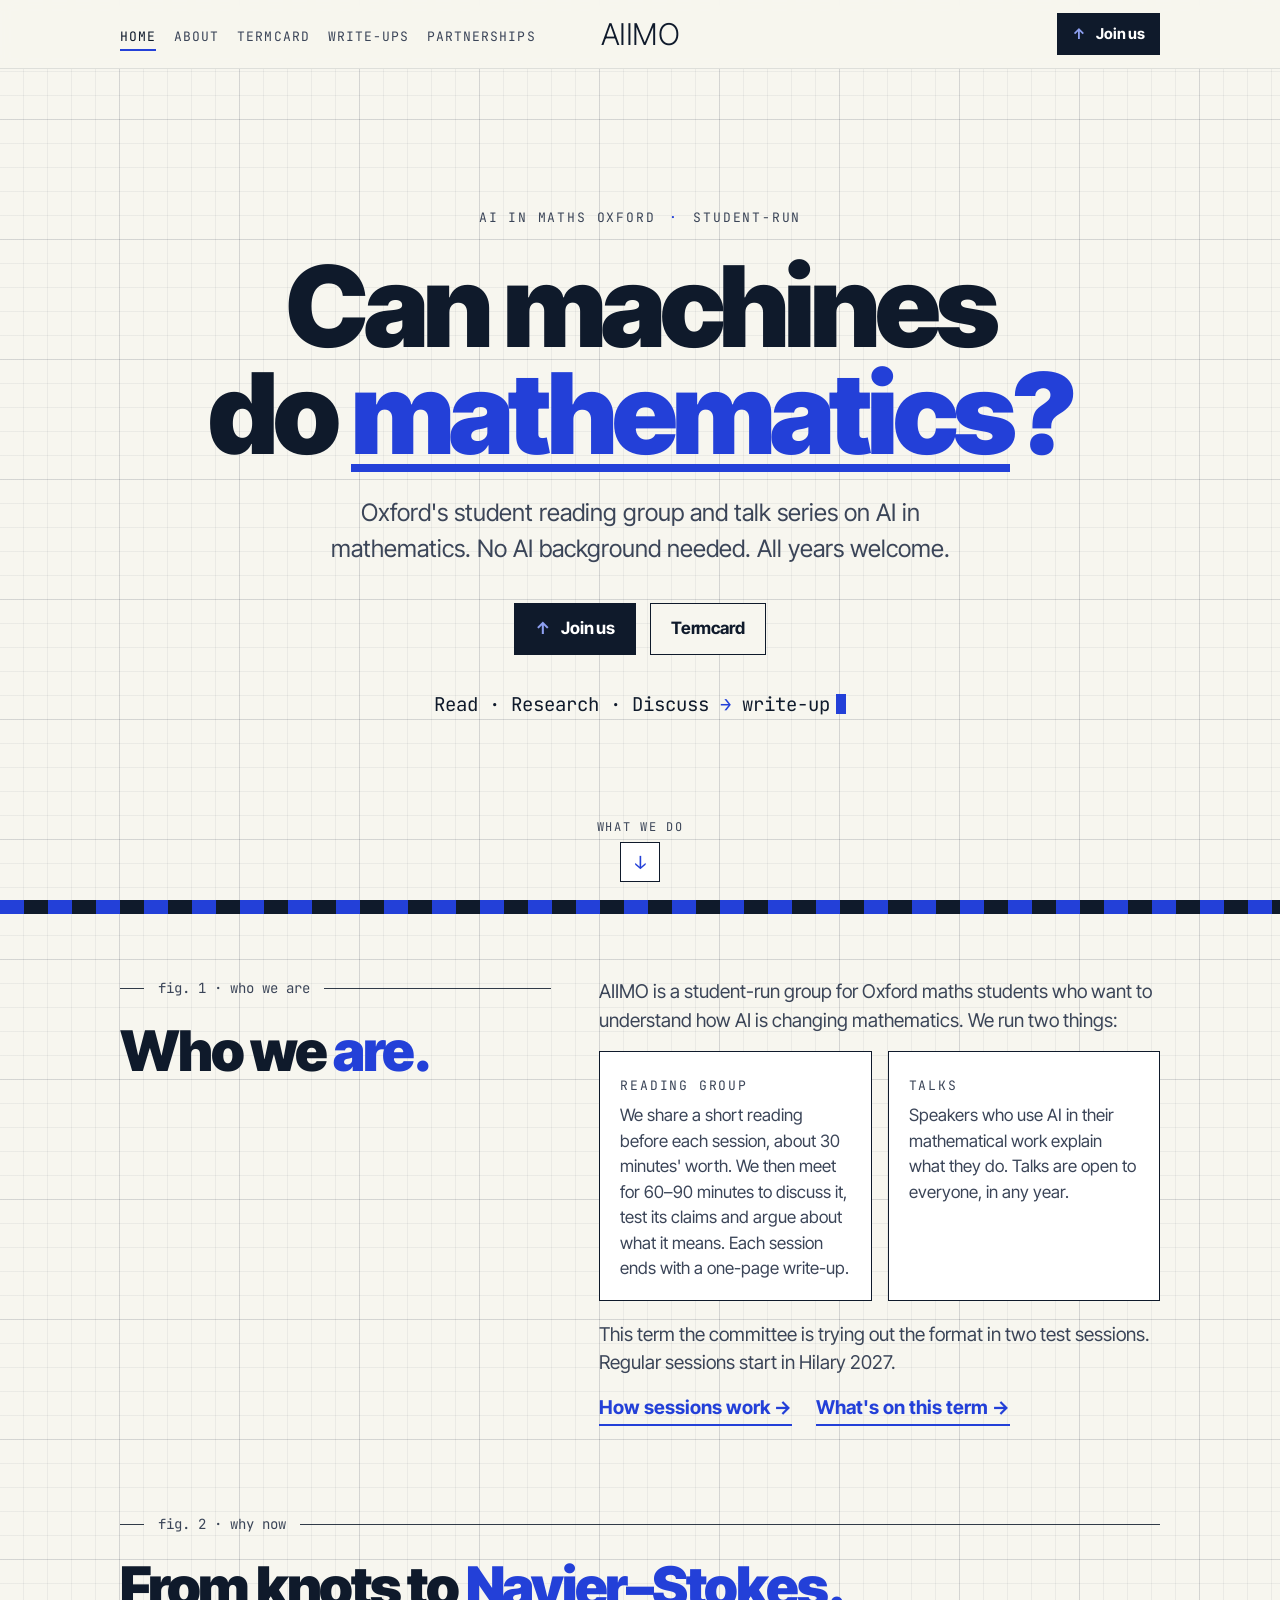
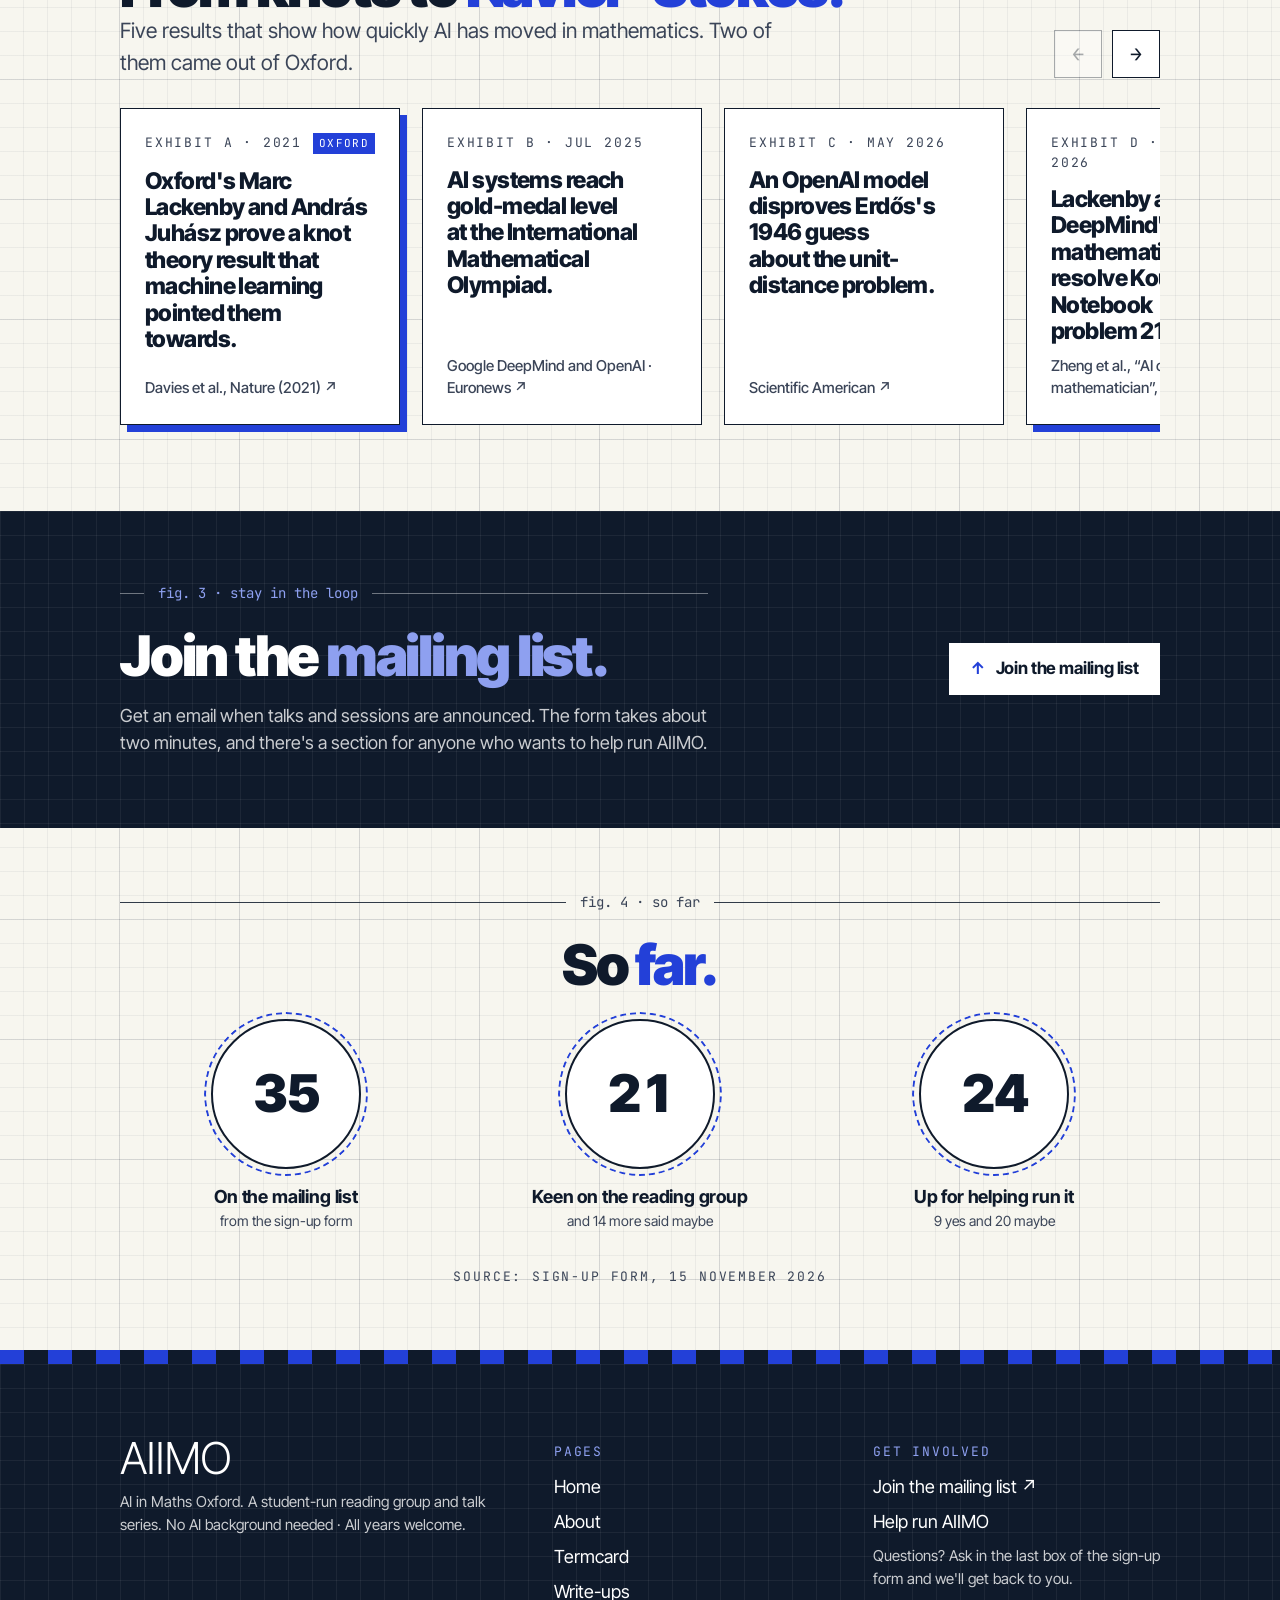
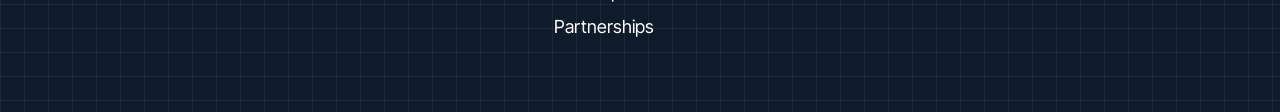
==== index.html @ 12124dd4 "AIIMO website Co-Authored-By: Claude Opus 5.5 <noreply@anthropic.com>" ====
<!doctype html>
<html lang="en" class="no-js">
<head>
<meta charset="utf-8">
<meta name="viewport" content="width=device-width, initial-scale=1, viewport-fit=cover">
<title>AIIMO · AI in Maths Oxford</title>
<meta name="description" content="Can machines do mathematics? AIIMO is a student-run reading group and talk series at Oxford on AI in mathematics. No AI background needed · All years welcome.">
<link rel="canonical" href="https://aiimo.org.uk/">
<meta name="theme-color" content="#F7F6EF">
<meta property="og:type" content="website">
<meta property="og:site_name" content="AIIMO">
<meta property="og:title" content="AIIMO · AI in Maths Oxford">
<meta property="og:description" content="Can machines do mathematics? AIIMO is a student-run reading group and talk series at Oxford on AI in mathematics. No AI background needed · All years welcome.">
<meta property="og:url" content="https://aiimo.org.uk/">
<meta property="og:image" content="https://aiimo.org.uk/og.png">
<meta property="og:image:width" content="1200">
<meta property="og:image:height" content="630">
<meta property="og:image:alt" content="AIIMO: Can machines do mathematics? Student-run reading group and talks.">
<meta name="twitter:card" content="summary_large_image">
<link rel="icon" href="favicon.svg" type="image/svg+xml">
<link rel="icon" href="favicon-32.png" sizes="32x32" type="image/png">
<link rel="apple-touch-icon" href="apple-touch-icon.png">
<link rel="preconnect" href="https://fonts.googleapis.com">
<link rel="preconnect" href="https://fonts.gstatic.com" crossorigin>
<link rel="stylesheet" href="https://fonts.googleapis.com/css2?family=Inter+Tight:wght@300..900&family=JetBrains+Mono:wght@400;500&display=swap">
<link rel="stylesheet" href="styles.css?v=15">
<script>
  /* Turn on motion unless the visitor prefers reduced motion; if motion.js never loads, show everything after 2.5s. */
  (function (d) {
    if (window.matchMedia && matchMedia('(prefers-reduced-motion: reduce)').matches) return;
    d.classList.add('motion');
    setTimeout(function () { if (!window.__aiimoMotion) d.classList.remove('motion'); }, 2500);
  })(document.documentElement);
</script>
<script>
  /* Each page opens at the top (unless the link points at a section), including when the site is shown inside a frame. */
  (function () {
    if ('scrollRestoration' in history) history.scrollRestoration = 'manual';
    function toTop() {
      if (location.hash && document.getElementById(location.hash.slice(1))) return;
      window.scrollTo(0, 0);
      var top = document.documentElement;
      try { top.scrollIntoView({ block: 'start', inline: 'nearest', behavior: 'instant' }); } catch (e) { top.scrollIntoView(true); }
    }
    document.addEventListener('DOMContentLoaded', toTop);
    window.addEventListener('pageshow', toTop);
  })();
</script>
<script src="motion.js?v=15" defer></script>
<script type="application/ld+json">{"@context":"https://schema.org","@type":"Organization","name":"AI in Maths Oxford","alternateName":"AIIMO","url":"https://aiimo.org.uk/","logo":"https://aiimo.org.uk/apple-touch-icon.png"}</script>
</head>
<body>
<a class="skip" href="#main">Skip to content</a>
<header class="top">
  <div class="wrap bar">
    <nav aria-label="Main">
      <ul>
        <li><a href="index.html" data-nav="home" aria-current="page">Home</a></li>
        <li><a href="about.html" data-nav="about">About</a></li>
        <li><a href="termcard.html" data-nav="termcard">Termcard</a></li>
        <li><a href="write-ups.html" data-nav="write-ups">Write-ups</a></li>
        <li><a href="partnerships.html" data-nav="partnerships">Partnerships</a></li>
      </ul>
    </nav>
    <a class="wordmark" href="index.html" aria-label="AIIMO home">AIIMO</a>
    <div class="right"><a class="btn small" href="https://tally.so/r/xVVKxd" target="_blank" rel="noopener"><span class="arrow" aria-hidden="true">↑</span> Join us<span class="visually-hidden"> (opens in a new tab)</span></a></div>
  </div>
  <nav class="subnav" aria-label="Pages">
    <div class="wrap">
      <ul>
        <li><a href="index.html" data-nav="home" aria-current="page">Home</a></li>
        <li><a href="about.html" data-nav="about">About</a></li>
        <li><a href="termcard.html" data-nav="termcard">Termcard</a></li>
        <li><a href="write-ups.html" data-nav="write-ups">Write-ups</a></li>
        <li><a href="partnerships.html" data-nav="partnerships">Partnerships</a></li>
      </ul>
    </div>
  </nav>
</header>

<main id="main">
  <section class="hero">
    <div class="wrap">
      <div class="eyebrow"><span class="mono">AI in Maths Oxford</span><span class="mono blue">·</span><span class="mono">Student-run</span></div>
      <h1 class="headline">Can machines do <span class="blue">mathematics?</span></h1>
      <p class="sub">Oxford's student reading group and talk series on AI in mathematics. No AI background needed. All years welcome.</p>
      <div class="btns">
        <a class="btn" href="https://tally.so/r/xVVKxd" target="_blank" rel="noopener"><span class="arrow" aria-hidden="true">↑</span> Join us<span class="visually-hidden"> (opens in a new tab)</span></a>
        <a class="btn ghost" href="termcard.html">Termcard</a>
      </div>
      <div class="foot">Read · Research · Discuss <span class="arrow">→</span> write-up</div>
      <a class="scroll-cue" href="#who">What we do<span class="chev" aria-hidden="true">↓</span></a>
    </div>
  </section>

  <div class="stripe" aria-hidden="true"></div>

  <section class="block" id="who">
    <div class="wrap who">
      <div>
        <div class="fig left"><span>fig. 1 · who we are</span></div>
        <h2>Who we <span class="blue">are.</span></h2>
      </div>
      <div class="prose">
        <p>AIIMO is a student-run group for Oxford maths students who want to understand how AI is changing mathematics. We run two things:</p>
        <div class="offer">
          <div>
            <span class="mono">Reading group</span>
            <p>We share a short reading before each session, about 30 minutes' worth. We then meet for 60–90 minutes to discuss it, test its claims and argue about what it means. Each session ends with a one-page write-up.</p>
          </div>
          <div>
            <span class="mono">Talks</span>
            <p>Speakers who use AI in their mathematical work explain what they do. Talks are open to everyone, in any year.</p>
          </div>
        </div>
        <p>This term the committee is trying out the format in two test sessions. Regular sessions start in Hilary 2027.</p>
        <p class="more"><a href="about.html">How sessions work <span aria-hidden="true">→</span></a><a href="termcard.html">What's on this term <span aria-hidden="true">→</span></a></p>
      </div>
    </div>
  </section>

  <section class="block" style="padding-top:8px">
    <div class="wrap">
      <div class="fig left"><span>fig. 2 · why now</span></div>
      <div class="carousel-head">
        <div>
          <h2>From knots to <span class="blue">Navier–Stokes.</span></h2>
          <p class="lede" style="margin:0">Five results that show how quickly AI has moved in mathematics. Two of them came out of Oxford.</p>
        </div>
        <div class="arrows">
          <button type="button" id="prev" aria-controls="track" aria-label="Previous result">←</button>
          <button type="button" id="next" aria-controls="track" aria-label="Next result">→</button>
        </div>
      </div>
      <div class="track" id="track" tabindex="0" role="region" aria-label="Recent results in AI and mathematics">
        <article class="exhibit ox">
          <div class="top"><span class="mono">Exhibit A · 2021</span><span class="tag-ox">Oxford</span></div>
          <h3>Oxford's Marc Lackenby and András Juhász prove a knot theory result that machine learning pointed them towards.</h3>
          <a class="src" href="https://pubmed.ncbi.nlm.nih.gov/34853458/" target="_blank" rel="noopener">Davies et al., Nature (2021)<span aria-hidden="true"> ↗</span><span class="visually-hidden"> (opens in a new tab)</span></a>
        </article>
        <article class="exhibit">
          <div class="top"><span class="mono">Exhibit B · Jul 2025</span></div>
          <h3>AI systems reach gold-medal level at the International Mathematical Olympiad.</h3>
          <a class="src" href="https://www.euronews.com/2025/07/22/did-google-deepmind-or-openai-win-gold-at-the-worlds-most-prestigious-math-competition" target="_blank" rel="noopener">Google DeepMind and OpenAI · Euronews<span aria-hidden="true"> ↗</span><span class="visually-hidden"> (opens in a new tab)</span></a>
        </article>
        <article class="exhibit">
          <div class="top"><span class="mono">Exhibit C · May 2026</span></div>
          <h3>An OpenAI model disproves Erdős's 1946 guess about the unit-distance problem.</h3>
          <a class="src" href="https://www.scientificamerican.com/article/ai-just-solved-an-80-year-old-erdos-problem-and-mathematicians-are-amazed/" target="_blank" rel="noopener">Scientific American<span aria-hidden="true"> ↗</span><span class="visually-hidden"> (opens in a new tab)</span></a>
        </article>
        <article class="exhibit ox">
          <div class="top"><span class="mono">Exhibit D · May 2026</span><span class="tag-ox">Oxford</span></div>
          <h3>Lackenby and DeepMind's “AI co-mathematician” resolve Kourovka Notebook problem 21.10.</h3>
          <a class="src" href="https://arxiv.org/abs/2605.06651" target="_blank" rel="noopener">Zheng et al., “AI co-mathematician”, arXiv (2026)<span aria-hidden="true"> ↗</span><span class="visually-hidden"> (opens in a new tab)</span></a>
        </article>
        <article class="exhibit">
          <div class="top"><span class="mono">Exhibit E · Sep 2026</span></div>
          <h3>OpenAI claims a blow-up for the 3D Navier–Stokes equations, checked in Lean.</h3>
          <span class="src">Clay Institute: it has “apparently been settled”</span>
        </article>
      </div>
    </div>
  </section>

  <section class="band" id="mailing-list">
    <div class="wrap mail">
      <div>
        <div class="fig left"><span>fig. 3 · stay in the loop</span></div>
        <h2>Join the <span class="blue">mailing list.</span></h2>
        <p style="margin:0">Get an email when talks and sessions are announced. The form takes about two minutes, and there's a section for anyone who wants to help run AIIMO.</p>
      </div>
      <div class="btns">
        <a class="btn light" href="https://tally.so/r/xVVKxd" target="_blank" rel="noopener"><span class="arrow" aria-hidden="true">↑</span> Join the mailing list<span class="visually-hidden"> (opens in a new tab)</span></a>
      </div>
    </div>
  </section>

  <section class="block">
    <div class="wrap">
      <div class="fig"><span>fig. 4 · so far</span></div>
      <h2 style="text-align:center">So <span class="blue">far.</span></h2>
      <dl class="stats">
        <div class="stat">
          <dd class="ring"><span class="num">38</span></dd>
          <dt class="label">On the mailing list</dt>
          <dd class="note">from the sign-up form</dd>
        </div>
        <div class="stat">
          <dd class="ring"><span class="num">24</span></dd>
          <dt class="label">Keen on the reading group</dt>
          <dd class="note">and 14 more said maybe</dd>
        </div>
        <div class="stat">
          <dd class="ring"><span class="num">29</span></dd>
          <dt class="label">Up for helping run it</dt>
          <dd class="note">9 yes and 20 maybe</dd>
        </div>
      </dl>
      <p class="mono" style="text-align:center;margin:28px 0 0">Source: sign-up form, 15 November 2026</p>
    </div>
  </section>
</main>

<div class="stripe" aria-hidden="true"></div>
<footer class="band">
  <div class="wrap foot-grid">
    <div>
      <a class="wordmark" href="index.html">AIIMO</a>
      <p>AI in Maths Oxford. A student-run reading group and talk series. No AI background needed · All years welcome.</p>
    </div>
    <div>
      <span class="mono">Pages</span>
      <ul>
        <li><a href="index.html">Home</a></li>
        <li><a href="about.html">About</a></li>
        <li><a href="termcard.html">Termcard</a></li>
        <li><a href="write-ups.html">Write-ups</a></li>
        <li><a href="partnerships.html">Partnerships</a></li>
      </ul>
    </div>
    <div>
      <span class="mono">Get involved</span>
      <ul>
        <li><a href="https://tally.so/r/xVVKxd" target="_blank" rel="noopener">Join the mailing list<span aria-hidden="true"> ↗</span><span class="visually-hidden"> (opens in a new tab)</span></a></li>
        <li><a href="about.html#committee">Help run AIIMO</a></li>
      </ul>
      <p>Questions? Ask in the last box of the sign-up form and we'll get back to you.</p>
    </div>
  </div>
</footer>

<script>
  (function () {
    document.documentElement.classList.remove('no-js');
    var track = document.getElementById('track');
    if (!track) return;
    var prev = document.getElementById('prev'), next = document.getElementById('next');
    var reduce = window.matchMedia && matchMedia('(prefers-reduced-motion: reduce)').matches;
    function step(dir) {
      var card = track.querySelector('.exhibit');
      var w = card ? card.getBoundingClientRect().width + 22 : 300;
      track.scrollBy({ left: dir * w, behavior: reduce ? 'auto' : 'smooth' });
    }
    function update() {
      prev.disabled = track.scrollLeft < 4;
      next.disabled = track.scrollLeft + track.clientWidth >= track.scrollWidth - 4;
    }
    prev.addEventListener('click', function () { step(-1); });
    next.addEventListener('click', function () { step(1); });
    track.addEventListener('scroll', update, { passive: true });
    window.addEventListener('resize', update);
    update();
  })();
</script>
</body>
</html>
---- styles.css ----
/* Layout: a small society site in the AIIMO poster's language — graph paper, navy ink, electric blue.
     Four views (Home, About, Termcard, Write-ups) switched by #hash, with full-width navy bands between paper sections. */
  :root {
    color-scheme: light;
    --paper: #F7F6EF;
    --grid-minor: rgba(15, 26, 43, 0.05);
    --grid-major: rgba(15, 26, 43, 0.10);
    --ink: #0F1A2B;
    --ink-soft: #3B4558;
    --blue: #2340D8;
    --blue-soft: #8EA0F0;
    --white: #FFFFFF;
    --navy-grid: rgba(255, 255, 255, 0.06);
    --rule: rgba(15, 26, 43, 0.85);
    --sans: "Inter Tight", "Helvetica Neue", Arial, sans-serif;
    --mono: "JetBrains Mono", Consolas, "SFMono-Regular", Menlo, monospace;
    --max: 1120px;
    --gutter: clamp(16px, 4vw, 40px);
  }
  * { box-sizing: border-box; }
  html { scroll-behavior: smooth; scroll-padding-top: 84px; }
  @media (max-width: 760px) { html { scroll-padding-top: 124px; } }
  body::before { content: ""; position: fixed; inset: 0 0 auto; height: env(safe-area-inset-top, 0px); z-index: 11; background: var(--paper); }
  body {
    margin: 0;
    background-color: var(--paper);
    background-image:
      linear-gradient(var(--grid-major) 1px, transparent 1px),
      linear-gradient(90deg, var(--grid-major) 1px, transparent 1px),
      linear-gradient(var(--grid-minor) 1px, transparent 1px),
      linear-gradient(90deg, var(--grid-minor) 1px, transparent 1px);
    background-size: 120px 120px, 120px 120px, 24px 24px, 24px 24px;
    background-position: -1px -1px;
    color: var(--ink);
    font-family: var(--sans);
    font-size: 18px;
    line-height: 1.5;
    -webkit-font-smoothing: antialiased;
  }
  a { color: inherit; }
  h1, h2, h3 { text-wrap: balance; }
  .wrap { max-width: var(--max); margin: 0 auto; padding-left: max(var(--gutter), env(safe-area-inset-left, 0px)); padding-right: max(var(--gutter), env(safe-area-inset-right, 0px)); }
  .mono { font-family: var(--mono); text-transform: uppercase; letter-spacing: 0.14em; font-size: 13px; color: var(--ink-soft); }
  .blue { color: var(--blue); }
  .prose { max-width: 680px; }
  .prose p { margin: 0 0 16px; color: var(--ink-soft); font-size: 19px; }
  .prose a { color: var(--blue); font-weight: 700; text-underline-offset: 3px; }

  /* ---------- header ---------- */
  header.top {
    position: sticky; top: env(safe-area-inset-top, 0px); z-index: 10;
    background: rgba(247, 246, 239, 0.94);
    backdrop-filter: blur(6px);
    border-bottom: 1px solid var(--grid-major);
  }
  .bar { display: grid; grid-template-columns: 1fr auto 1fr; align-items: center; height: 68px; gap: 16px; }
  .bar nav ul { list-style: none; display: flex; gap: 18px; margin: 0; padding: 0; }
  .bar nav a, .subnav a {
    text-decoration: none; font-family: var(--mono); font-size: 13px; letter-spacing: 0.1em; text-transform: uppercase; color: var(--ink-soft);
    padding: 4px 0; border-bottom: 2px solid transparent;
  }
  .bar nav a:hover, .subnav a:hover { color: var(--blue); }
  .bar nav a[aria-current="page"], .subnav a[aria-current="page"] { color: var(--ink); border-bottom-color: var(--blue); }
  .wordmark { font-weight: 300; font-size: 30px; letter-spacing: -0.02em; text-decoration: none; justify-self: center; line-height: 1; }
  .bar .right { justify-self: end; }
  .subnav { display: none; }
  @media (max-width: 760px) {
    .bar { grid-template-columns: auto 1fr; height: 60px; }
    .bar nav { display: none; }
    .wordmark { justify-self: start; }
    .subnav { display: block; border-top: 1px solid var(--grid-major); }
    .subnav ul { list-style: none; margin: 0; padding: 0; display: flex; justify-content: space-between; gap: 12px; }
    .subnav a { font-size: 12px; letter-spacing: 0.06em; display: inline-flex; align-items: center; min-height: 44px; padding: 0; }
    .subnav a[aria-current="page"] { box-shadow: inset 0 -2px 0 var(--blue); border-bottom-color: transparent; }
  }

  /* ---------- buttons ---------- */
  .btn {
    display: inline-flex; align-items: center; gap: 10px;
    background: var(--ink); color: var(--white);
    font-weight: 700; font-size: 17px; letter-spacing: -0.01em;
    padding: 12px 20px; text-decoration: none; border: 1.5px solid var(--ink);
    transition: transform .15s ease, box-shadow .15s ease;
  }
  .btn .arrow { color: var(--blue-soft); }
  @media (hover: hover) { .btn:hover { transform: translate(-3px, -3px); box-shadow: 3px 3px 0 var(--blue); } }
  .btn:focus-visible { transform: translate(-3px, -3px); box-shadow: 3px 3px 0 var(--blue); }
  .btn.small { font-size: 15px; padding: 9px 14px; }
  .btn.ghost { background: var(--paper); color: var(--ink); }
  .btn.light { background: var(--white); color: var(--ink); border-color: var(--white); }
  .btn.light .arrow { color: var(--blue); }
  .btn.light:hover { box-shadow: 3px 3px 0 var(--blue-soft); }
  .btns { display: flex; flex-wrap: wrap; gap: 14px; }

  /* ---------- views ---------- */

  /* ---------- fig dividers ---------- */
  .fig { display: flex; align-items: center; gap: 14px; font-family: var(--mono); font-size: 14px; color: var(--ink-soft); margin: 0 0 24px; }
  .fig::before, .fig::after { content: ""; flex: 1; height: 1px; background: var(--rule); }
  .fig span { white-space: nowrap; }
  .fig.left::before { flex: 0 0 24px; }
  .band .fig { color: var(--blue-soft); }
  .band .fig::before, .band .fig::after { background: rgba(255,255,255,0.4); }

  /* ---------- hero ---------- */
  .hero { padding-block: clamp(56px, 10vw, 112px) clamp(56px, 8vw, 96px); text-align: center; }
  .hero .eyebrow { display: flex; justify-content: center; gap: 14px; flex-wrap: wrap; margin-bottom: 26px; }
  .headline { font-weight: 900; font-size: clamp(42px, 9vw, 116px); line-height: 0.95; letter-spacing: -0.045em; margin: 0 auto 28px; max-width: 12ch; }
  .hero .sub { font-size: clamp(19px, 2.2vw, 24px); color: var(--ink-soft); max-width: 620px; margin: 0 auto 36px; }
  .hero .btns { justify-content: center; }
  .hero .foot { margin-top: 40px; font-family: var(--mono); font-size: clamp(15px, 1.8vw, 19px); }
  .hero .foot .arrow { color: var(--blue); }

  .page-head { padding-block: clamp(48px, 8vw, 88px) 24px; }
  .page-head h1 { font-weight: 900; font-size: clamp(48px, 8vw, 96px); line-height: 0.95; letter-spacing: -0.045em; margin: 0 0 18px; }
  .page-head .lede { font-size: clamp(19px, 2.2vw, 22px); color: var(--ink-soft); max-width: 680px; margin: 0; }

  section.block { padding-block: 64px; }
  h2 { font-weight: 900; font-size: clamp(34px, 5vw, 56px); line-height: 1; letter-spacing: -0.04em; margin: 0 0 18px; }
  .lede { font-size: clamp(18px, 2vw, 21px); color: var(--ink-soft); max-width: 680px; margin: 0 0 32px; }

  /* ---------- navy bands ---------- */
  .band {
    background-color: var(--ink);
    background-image:
      linear-gradient(var(--navy-grid) 1px, transparent 1px),
      linear-gradient(90deg, var(--navy-grid) 1px, transparent 1px);
    background-size: 24px 24px;
    color: var(--white);
    padding-block: 72px;
  }
  .band h2 { color: var(--white); }
  .band .lede, .band p { color: rgba(255,255,255,0.78); }
  .band .mono { color: var(--blue-soft); }
  .band .blue { color: var(--blue-soft); }
  .stripe {
    height: 14px;
    background-color: var(--ink);
    background-image: linear-gradient(90deg, var(--blue) 0 24px, var(--ink) 24px 48px);
    background-size: 48px 100%;
    background-repeat: repeat-x;
  }

  /* ---------- who we are ---------- */
  .who { display: grid; grid-template-columns: 1fr 1.3fr; gap: 48px; align-items: start; }
  .who > * { min-width: 0; }
  @media (max-width: 860px) { .who { grid-template-columns: 1fr; gap: 20px; } }

  /* ---------- carousel ---------- */
  .carousel-head { display: flex; justify-content: space-between; align-items: end; gap: 16px; flex-wrap: wrap; margin-bottom: 26px; }
  .carousel-head h2 { margin: 0; }
  .arrows { display: flex; gap: 10px; }
  .arrows button {
    width: 48px; height: 48px; font-family: var(--mono); font-size: 20px; cursor: pointer;
    background: var(--white); color: var(--ink); border: 1.5px solid var(--ink);
  }
  @media (hover: hover) { .arrows button:hover:not(:disabled) { box-shadow: 3px 3px 0 var(--blue); transform: translate(-2px, -2px); } }
  .arrows button:disabled { opacity: .35; cursor: default; }
  .no-js .arrows { display: none; }
  .track {
    position: relative; display: grid; grid-auto-flow: column; overflow-y: hidden; overscroll-behavior-x: contain; grid-auto-columns: minmax(280px, 340px); gap: 22px;
    overflow-x: auto; scroll-snap-type: x proximity; padding: 4px 12px 22px 2px; scrollbar-width: thin;
  }
  .exhibit {
    scroll-snap-align: start; background: var(--white); border: 1.5px solid var(--ink); padding: 24px;
    display: flex; flex-direction: column; gap: 10px; min-height: 260px;
  }
  .exhibit.ox { box-shadow: 7px 7px 0 var(--blue); }
  .exhibit .top { display: flex; justify-content: space-between; gap: 8px; }
  .exhibit h3 { font-weight: 800; font-size: 23px; letter-spacing: -0.025em; line-height: 1.15; margin: 4px 0 0; }
  .exhibit .src { margin-top: auto; font-size: 15px; color: var(--ink-soft); }
  .tag-ox { font-family: var(--mono); font-size: 11px; letter-spacing: 0.12em; text-transform: uppercase; color: var(--white); background: var(--blue); padding: 2px 6px; align-self: start; }

  /* ---------- mailing list ---------- */
  .mail { display: grid; grid-template-columns: 1.4fr 1fr; gap: 32px; align-items: center; }
  .mail > * { min-width: 0; }
  .mail .btns { justify-content: flex-end; }
  @media (max-width: 760px) { .mail { grid-template-columns: 1fr; } .mail .btns { justify-content: flex-start; } }

  /* ---------- stats ---------- */
  .stats { display: grid; grid-template-columns: repeat(3, 1fr); gap: 22px; text-align: center; }
  .stat { padding: 8px 0; }
  .stat .ring {
    width: 150px; height: 150px; margin: 0 auto 14px; border-radius: 50%;
    border: 2px solid var(--ink); display: grid; place-items: center; position: relative; background: var(--white);
  }
  .stat .ring::after { content: ""; position: absolute; inset: -9px; border-radius: 50%; border: 2px dashed var(--blue); }
  .stat .num { font-weight: 900; font-size: 52px; letter-spacing: -0.04em; line-height: 1; font-variant-numeric: tabular-nums; }
  .stat .label { font-weight: 700; font-size: 18px; letter-spacing: -0.01em; }
  .stat .note { font-size: 14px; color: var(--ink-soft); }
  .stats dt, .stats dd { margin: 0; }
  @media (max-width: 640px) {
    .stats { gap: 10px; }
    .stat .ring { width: 84px; height: 84px; }
    .stat .ring::after { inset: -6px; }
    .stat .num { font-size: 30px; }
    .stat .label { font-size: 14px; line-height: 1.25; }
    .stat .note { display: none; }
  }

  /* ---------- reading group flow ---------- */
  .flow { display: grid; grid-template-columns: 1fr auto 1fr auto 1fr; gap: 18px; align-items: stretch; }
  .flow > * { min-width: 0; }
  .flow .arrow { align-self: center; font-family: var(--mono); font-size: 28px; color: var(--blue); }
  .flow .step { background: var(--white); border: 1.5px solid var(--ink); padding: 22px; }
  .flow .step h3 { font-weight: 800; font-size: 25px; letter-spacing: -0.03em; margin: 8px 0 6px; line-height: 1.1; }
  .flow .step p { margin: 0; color: var(--ink-soft); font-size: 16px; }
  .flow .step.main { box-shadow: 6px 6px 0 var(--blue); }
  @media (max-width: 820px) { .flow { grid-template-columns: 1fr; } .flow .arrow { transform: rotate(90deg); justify-self: center; } }

  .topics { display: grid; grid-template-columns: repeat(2, 1fr); gap: 22px; }
  .topic { background: var(--white); border: 1.5px solid var(--ink); padding: 24px; }
  .topic h3 { font-weight: 800; font-size: 23px; letter-spacing: -0.025em; line-height: 1.1; margin: 8px 0 8px; }
  .topic p { margin: 0; color: var(--ink-soft); font-size: 16px; }
  @media (max-width: 760px) { .topics { grid-template-columns: 1fr; } }

  /* ---------- committee ---------- */
  .people { display: grid; grid-template-columns: repeat(5, 1fr); gap: 22px; }
  .people > * { min-width: 0; }
  @media (max-width: 960px) {
    .people { grid-template-columns: repeat(2, 1fr); gap: 32px 16px; }
    .people > :last-child:nth-child(odd) { grid-column: 1 / -1; }
  }
  .person { text-align: center; }
  .avatar {
    width: 128px; height: 128px; margin: 0 auto 14px; border-radius: 50%;
    background: var(--white); border: 1.5px solid var(--ink); display: grid; place-items: center;
    font-weight: 300; font-size: 56px; letter-spacing: -0.03em; box-shadow: 5px 5px 0 var(--blue);
  }
  .avatar.open { background: transparent; border-style: dashed; box-shadow: none; color: var(--ink-soft); font-family: var(--mono); font-size: 34px; }
  .person .name { font-weight: 800; font-size: 21px; letter-spacing: -0.02em; }
  .person .role { font-family: var(--mono); font-size: 12px; letter-spacing: 0.12em; text-transform: uppercase; color: var(--ink-soft); }
  .person p { font-size: 15px; color: var(--ink-soft); margin: 6px auto 0; max-width: 240px; }

  /* ---------- termcard ---------- */
  .events { display: grid; gap: 22px; }
  .event {
    display: grid; grid-template-columns: 180px 1fr auto; gap: 24px; align-items: start;
    background: var(--white); border: 1.5px solid var(--ink); padding: 24px;
  }
  .event > * { min-width: 0; }
  .event.next { box-shadow: 8px 8px 0 var(--blue); }
  .event.maybe { background: transparent; border-style: dashed; }
  .event .when .wk { font-weight: 900; font-size: 34px; letter-spacing: -0.04em; line-height: 1; }
  .event h3 { font-weight: 800; font-size: 25px; letter-spacing: -0.025em; line-height: 1.15; margin: 0 0 6px; }
  .event p { margin: 0; color: var(--ink-soft); font-size: 16px; }
  .event .meta { display: flex; flex-wrap: wrap; gap: 6px 18px; margin-top: 10px; }
  .event .pill { justify-self: start; }
  .pill { font-family: var(--mono); font-size: 11px; letter-spacing: 0.12em; text-transform: uppercase; padding: 4px 8px; border: 1.5px solid var(--ink); white-space: nowrap; }
  .pill.on { background: var(--blue); border-color: var(--blue); color: var(--white); }
  @media (max-width: 760px) { .event { grid-template-columns: 1fr; gap: 12px; } }

  .talk-list { list-style: none; margin: 0; padding: 0; }
  .talk-list li { display: flex; gap: 18px; align-items: baseline; padding: 16px 0; border-bottom: 1px solid rgba(255,255,255,0.2); }
  .talk-list li:first-child { border-top: 1px solid rgba(255,255,255,0.2); }
  .talk-list .n { font-family: var(--mono); color: var(--blue-soft); font-size: 14px; flex: 0 0 auto; }
  .talk-list .t { font-weight: 700; font-size: 22px; letter-spacing: -0.02em; line-height: 1.2; }

  /* ---------- write-ups ---------- */
  .empty {
    border: 1.5px dashed var(--ink); padding: clamp(28px, 5vw, 56px); text-align: center; background: rgba(255,255,255,0.5);
  }
  .empty .sheet {
    width: 120px; height: 160px; margin: 0 auto 22px; background: var(--white); border: 1.5px solid var(--ink); box-shadow: 6px 6px 0 var(--blue);
    padding: 16px 14px; display: grid; gap: 8px; align-content: start;
  }
  .empty .sheet i { display: block; height: 4px; background: var(--grid-major); }
  .empty .sheet i:first-child { background: var(--ink); width: 60%; height: 6px; }
  .empty h3 { font-weight: 800; font-size: 26px; letter-spacing: -0.025em; margin: 0 0 8px; }
  .empty p { color: var(--ink-soft); margin: 0 auto; max-width: 520px; }

  /* ---------- faq ---------- */
  .faq { max-width: 820px; }
  .faq details { border-bottom: 1px solid var(--rule); padding: 18px 0; }
  .faq details:first-of-type { border-top: 1px solid var(--rule); }
  .faq summary { cursor: pointer; list-style: none; font-weight: 700; font-size: 21px; letter-spacing: -0.02em; display: flex; justify-content: space-between; gap: 16px; }
  .faq summary::-webkit-details-marker { display: none; }
  .faq summary::after { content: "+"; font-family: var(--mono); color: var(--blue); font-weight: 500; }
  .faq details[open] summary::after { content: "−"; }
  .faq details p { margin: 10px 0 0; color: var(--ink-soft); }

  /* ---------- footer ---------- */
  footer { padding-block: 48px 56px; }
  .foot-grid { display: grid; grid-template-columns: 1.4fr 1fr 1fr; gap: 32px; }
  .foot-grid > * { min-width: 0; }
  footer .wordmark { font-size: 44px; color: var(--white); justify-self: start; }
  footer ul { list-style: none; margin: 10px 0 0; padding: 0; display: grid; gap: 8px; }
  footer a { text-decoration: none; color: var(--white); }
  footer a:hover { color: var(--blue-soft); }
  footer p { margin: 10px 0 0; font-size: 15px; }
  @media (max-width: 760px) { .foot-grid { grid-template-columns: 1fr; } }

  a:focus-visible, button:focus-visible, summary:focus-visible, .track:focus-visible { outline: 3px solid var(--blue); outline-offset: 3px; }
  .band :focus-visible { outline-color: var(--blue-soft); }
  .visually-hidden { position: absolute !important; width: 1px; height: 1px; padding: 0; margin: -1px; overflow: hidden; clip: rect(0 0 0 0); white-space: nowrap; border: 0; }
  .skip { position: absolute; left: -9999px; top: 8px; z-index: 30; background: var(--ink); color: var(--white); padding: 12px 16px; font-weight: 700; text-decoration: none; }
  .skip:focus { left: max(16px, env(safe-area-inset-left, 0px)); }
  @media (prefers-reduced-motion: reduce) { html { scroll-behavior: auto; } .btn, .arrows button { transition: none; } }

  /* ---------- write-up template (empty state) ---------- */
  .sample { max-width: 560px; margin: 24px auto 0; text-align: left; background: var(--white); border: 1.5px solid var(--ink); box-shadow: 6px 6px 0 var(--blue); }
  .sample-row { padding: 16px 20px; border-top: 1px solid var(--grid-major); }
  .sample-row:first-child { border-top: 0; }
  .sample-row p { margin: 4px 0 0; color: var(--ink-soft); font-size: 16px; max-width: none; }
  a.src { text-decoration: none; color: var(--blue); font-weight: 500; }
  a.src:hover { text-decoration: underline; }

  /* ================= motion =================
     Everything below only applies under html.motion, which the head script sets
     unless the visitor prefers reduced motion. Without it, the page is static and complete. */

  @keyframes rise { from { opacity: 0; transform: translateY(22px); } to { opacity: 1; transform: none; } }
  @keyframes draw { from { transform: scaleX(0); } to { transform: scaleX(1); } }
  @keyframes blink { 50% { opacity: 0; } }
  @keyframes march { to { background-position: 48px 0; } }
  @keyframes spin { to { transform: rotate(360deg); } }

  /* Hero: a short orchestrated entrance */
  .motion .hero .eyebrow { animation: rise .6s cubic-bezier(.2,.7,.2,1) both .05s; }
  .motion .hero .headline { animation: rise .9s cubic-bezier(.2,.7,.2,1) both .15s; }
  .hero .headline .blue { position: relative; display: inline-block; }
  .hero .headline .blue::after {
    content: ""; position: absolute; left: 0; right: .55em; bottom: -.04em; height: .07em;
    background: var(--blue); transform-origin: left; transform: scaleX(1);
  }
  .motion .hero .headline .blue::after { animation: draw .7s cubic-bezier(.6,0,.2,1) both 1s; }
  .motion .hero .sub { animation: rise .7s cubic-bezier(.2,.7,.2,1) both .4s; }
  .motion .hero .btns { animation: rise .7s cubic-bezier(.2,.7,.2,1) both .55s; }
  .motion .hero .foot { animation: rise .7s cubic-bezier(.2,.7,.2,1) both .7s; }
  .motion .hero .foot::after {
    content: ""; display: inline-block; width: .55em; height: 1.05em; margin-left: 6px;
    background: var(--blue); vertical-align: -.18em; animation: blink 1.1s steps(1) infinite 1.4s;
  }

  /* Inner page headers */
  .motion .page-head .wrap > * { animation: rise .7s cubic-bezier(.2,.7,.2,1) both; }
  .motion .page-head .wrap > :nth-child(2) { animation-delay: .1s; }
  .motion .page-head .wrap > :nth-child(3) { animation-delay: .22s; }
  .motion .page-head .wrap > :nth-child(4) { animation-delay: .34s; }
  .motion .page-head .fig::after, .motion .page-head .fig::before { transform-origin: left; animation: draw .9s cubic-bezier(.6,0,.2,1) both .2s; }

  /* Scroll reveals (motion.js adds .in) */
  .motion main section:not(.hero):not(.page-head) :is(.fig, h2, .lede, .prose, .exhibit, .step, .flow > .arrow, .grid3 .item,
    .topic, .person, .event, .stat, .sample, .faq details, .talk-list li, .mail .btns, .carousel-head .arrows, .empty > p, .empty > .btns) {
    transition: opacity .7s cubic-bezier(.2,.7,.2,1), transform .7s cubic-bezier(.2,.7,.2,1), box-shadow .5s ease;
  }
  .motion main section:not(.hero):not(.page-head) :is(.fig, h2, .lede, .prose, .exhibit, .step, .flow > .arrow, .grid3 .item,
    .topic, .person, .event, .stat, .sample, .faq details, .talk-list li, .mail .btns, .carousel-head .arrows, .empty > p, .empty > .btns):not(.in) {
    opacity: 0; transform: translateY(24px);
  }
  /* fig. dividers draw their rules */
  .motion main section .fig::before, .motion main section .fig::after { transform-origin: left; transition: transform .9s cubic-bezier(.6,0,.2,1) .15s; }
  .motion main section:not(.hero):not(.page-head) .fig:not(.in)::before,
  .motion main section:not(.hero):not(.page-head) .fig:not(.in)::after { transform: scaleX(0); }
  /* blue offset shadows slide out after the card lands */
  .motion :is(.exhibit.ox, .step.main, .event.next, .sample):not(.in) { box-shadow: 0 0 0 var(--blue); }
  .motion :is(.exhibit.ox, .step.main, .event.next, .sample).in { transition-delay: 0s, 0s, .35s; }

  /* Ambient touches */
  @media (prefers-reduced-motion: no-preference) {
    .stripe { animation: march 2.4s linear infinite; }
    .stat .ring::after { animation: spin 40s linear infinite; }
    @media (hover: hover) {
      .exhibit, .topic, .event:not(.maybe), .step { transition: transform .2s ease, box-shadow .2s ease, opacity .7s cubic-bezier(.2,.7,.2,1); }
      .exhibit:hover, .topic:hover, .event:not(.maybe):hover, .step:hover { transform: translate(-3px, -3px); box-shadow: 6px 6px 0 var(--blue); }
      .exhibit.ox:hover, .step.main:hover, .event.next:hover { box-shadow: 10px 10px 0 var(--blue); }
    }
    /* smooth cross-page navigation where supported; the header stays put */
    @view-transition { navigation: auto; }
    header.top { view-transition-name: site-header; }
    ::view-transition-old(root) { animation: .22s ease both fade-out; }
    ::view-transition-new(root) { animation: .32s ease both fade-in; }
    @keyframes fade-out { to { opacity: 0; } }
    @keyframes fade-in { from { opacity: 0; } }
  }

  /* ---------- who we are: what we run ---------- */
  .offer { display: grid; grid-template-columns: 1fr 1fr; gap: 16px; margin: 4px 0 20px; }
  .offer > div { background: var(--white); border: 1.5px solid var(--ink); padding: 18px 20px; min-width: 0; }
  .offer p { margin: 6px 0 0; font-size: 17px; }
  @media (max-width: 600px) { .offer { grid-template-columns: 1fr; } }
  .prose p.more { display: flex; flex-wrap: wrap; gap: 8px 24px; margin-top: 8px; }
  .prose p.more a { text-decoration: none; border-bottom: 2px solid currentColor; padding-bottom: 2px; }

  /* ---------- scroll cue ---------- */
  .scroll-cue {
    display: inline-flex; flex-direction: column; align-items: center; gap: 6px; margin-top: 44px;
    font-family: var(--mono); font-size: 12px; letter-spacing: .14em; text-transform: uppercase;
    color: var(--ink-soft); text-decoration: none;
  }
  .scroll-cue .chev {
    display: grid; place-items: center; width: 40px; height: 40px; border: 1.5px solid var(--ink);
    background: var(--white); color: var(--blue); font-size: 18px; letter-spacing: 0;
  }
  .scroll-cue:hover { color: var(--blue); }
  .scroll-cue:hover .chev { box-shadow: 3px 3px 0 var(--blue); }
  .motion .scroll-cue { animation: rise .7s cubic-bezier(.2,.7,.2,1) both .9s; }
  @media (prefers-reduced-motion: no-preference) {
    @keyframes nudge { 0%, 100% { transform: translateY(0); } 50% { transform: translateY(6px); } }
    .scroll-cue .chev { animation: nudge 1.6s ease-in-out infinite 1.8s; }
  }

  /* ---------- sponsors ---------- */
  .sponsors { display: grid; grid-template-columns: repeat(3, 1fr); gap: 22px; max-width: 900px; margin: 0 auto; }
  .sponsors > * { min-width: 0; }
  .slot {
    display: grid; place-items: center; aspect-ratio: 16 / 7; max-width: 100%;
    border: 1.5px dashed var(--ink); background: rgba(255, 255, 255, 0.55);
  }
  .slot .mono { font-size: 12px; }
  .sponsor-ask { text-align: center; color: var(--ink-soft); margin: 28px auto 0; max-width: 620px; }
  .sponsor-ask a { color: var(--blue); font-weight: 700; text-underline-offset: 3px; }
  @media (max-width: 640px) { .sponsors { grid-template-columns: 1fr; gap: 14px; } .slot { aspect-ratio: 16 / 5; } }
  /* sponsor slots join the scroll reveal */
  .motion main section .sponsors .slot:not(.in) { opacity: 0; transform: translateY(24px); }
  .motion main section .sponsors .slot { transition: opacity .7s cubic-bezier(.2,.7,.2,1), transform .7s cubic-bezier(.2,.7,.2,1); }

  /* ---------- hero fits one screen, cue pinned to its bottom edge ---------- */
  .hero {
    position: relative;
    min-height: calc(100vh - 69px);
    min-height: calc(100svh - 69px);
    display: flex; flex-direction: column; justify-content: center;
    padding-block: clamp(24px, 6vh, 96px) 96px;
  }
  .hero .headline { font-size: clamp(40px, min(9vw, 12.5vh), 116px); }
  .hero .sub { margin-bottom: clamp(20px, 4vh, 36px); }
  .hero .foot { margin-top: clamp(20px, 4vh, 40px); }
  .scroll-cue { position: absolute; left: 0; right: 0; bottom: 18px; width: max-content; margin: 0 auto; }
  @media (max-width: 760px) {
    .hero { min-height: calc(100vh - 106px); min-height: calc(100svh - 106px); }
  }

  /* ---------- five-link nav ---------- */
  .bar nav a { letter-spacing: 0.08em; }
  @media (max-width: 1100px) {
    .bar { grid-template-columns: auto 1fr; height: 60px; }
    .bar nav { display: none; }
    .wordmark { justify-self: start; }
    .subnav { display: block; border-top: 1px solid var(--grid-major); }
    .subnav ul { list-style: none; margin: 0; padding: 0; display: flex; justify-content: space-between; gap: 12px; }
    .subnav a { font-size: 12px; letter-spacing: 0.06em; display: inline-flex; align-items: center; min-height: 44px; padding: 0; }
    .subnav a[aria-current="page"] { box-shadow: inset 0 -2px 0 var(--blue); border-bottom-color: transparent; }
    .hero { min-height: calc(100vh - 106px); min-height: calc(100svh - 106px); }
    html { scroll-padding-top: 124px; }
  }
  @media (max-width: 460px) {
    .subnav ul { gap: 6px; overflow-x: auto; scrollbar-width: none; }
    .subnav ul::-webkit-scrollbar { display: none; }
    .subnav a { font-size: 11px; letter-spacing: 0.01em; white-space: nowrap; }
  }
  /* cards inside navy bands */
  .band .grid3 .item { border-top-color: rgba(255, 255, 255, 0.5); }
  .band .grid3 h3 { color: var(--white); }
  .band .grid3 p { color: rgba(255, 255, 255, 0.78); }

  /* ---------- three-column cards ---------- */
  .grid3 { display: grid; grid-template-columns: repeat(3, 1fr); gap: 22px; margin-top: 32px; }
  .grid3 > * { min-width: 0; }
  .grid3 .item { border-top: 2px solid var(--ink); padding-top: 14px; }
  .grid3 h3 { font-weight: 800; font-size: 22px; letter-spacing: -0.02em; margin: 6px 0; }
  .grid3 p { margin: 0; color: var(--ink-soft); font-size: 16px; }
  @media (max-width: 820px) { .grid3 { grid-template-columns: 1fr; } }
  .band .grid3 .item { border-top-color: rgba(255, 255, 255, 0.5); }
  .band .grid3 h3 { color: var(--white); }
  .band .grid3 p { color: rgba(255, 255, 255, 0.78); }

  /* ---------- partnerships: tiered logo walls ---------- */
  .partners-head { text-align: center; }
  .partners-head .lede { margin-left: auto; margin-right: auto; }
  .tier { padding-block: 40px; text-align: center; }
  .tier h2 { font-size: clamp(26px, 3.4vw, 38px); text-transform: none; margin-bottom: 26px; }
  .tier .logos { display: flex; flex-wrap: wrap; justify-content: center; gap: 22px; margin: 0 auto; }
  .tier .slot { flex: 0 1 var(--w); width: var(--w); aspect-ratio: 16 / 7; }
  .tier-xl .slot { --w: 440px; box-shadow: 8px 8px 0 var(--blue); background: var(--white); }
  .tier-lg .slot { --w: 340px; }
  .tier-md .slot { --w: 260px; }
  .tier-sm .slot { --w: 200px; aspect-ratio: 16 / 8; }
  .tier-sm { padding-bottom: 72px; }
  @media (max-width: 640px) {
    .tier .slot { flex-basis: 100%; width: 100%; }
    .tier-md .slot, .tier-sm .slot { flex-basis: calc(50% - 11px); }
  }
  .become .note { font-size: 14px; margin: 16px auto 0; }
  .motion main section .logos .slot:not(.in) { opacity: 0; transform: translateY(24px); }
  .motion main section .logos .slot { transition: opacity .7s cubic-bezier(.2,.7,.2,1), transform .7s cubic-bezier(.2,.7,.2,1); }

  /* ================= motion, round two ================= */

  /* hero: canvas figure + caption + cursor glow */
  .hero { overflow: hidden; }
  .hero > .wrap > :not(.scroll-cue) { position: relative; z-index: 1; }
  .scroll-cue { z-index: 1; }
  .hero-canvas { position: absolute; inset: 0; z-index: 0; pointer-events: none; opacity: 0.5; }
  .hero-caption {
    position: absolute; right: max(var(--gutter), env(safe-area-inset-right, 0px)); bottom: 26px; z-index: 1;
    font-size: 11px; letter-spacing: .12em; color: var(--ink-soft); opacity: .8;
  }
  @media (max-width: 760px) { .hero-caption { display: none; } }
  .hero::after {
    content: ""; position: absolute; inset: 0; z-index: 0; pointer-events: none; opacity: 0;
    background: radial-gradient(circle 260px at var(--mx, 50%) var(--my, 50%), rgba(35, 64, 216, 0.09), transparent 70%);
    transition: opacity .4s ease;
  }
  .hero.lit::after { opacity: 1; }
  .motion .hero-caption { animation: rise .8s cubic-bezier(.2,.7,.2,1) both 2.6s; }

  /* stats: the dashed ring draws itself round as the number counts */
  @property --ring { syntax: '<angle>'; inherits: false; initial-value: 360deg; }
  .motion .stat .ring::after {
    -webkit-mask: conic-gradient(#000 var(--ring), transparent 0);
            mask: conic-gradient(#000 var(--ring), transparent 0);
    transition: --ring 1.3s cubic-bezier(.4,0,.2,1) .15s;
  }
  .motion .stat:not(.in) .ring::after { --ring: 0deg; }

  /* buttons: the arrow lifts */
  .btn .arrow { display: inline-block; transition: transform .2s ease; }
  @media (hover: hover) { .btn:hover .arrow { transform: translateY(-3px); } }

  @media (prefers-reduced-motion: no-preference) {
    /* termcard: the "Next up" tag breathes */
    @keyframes ping { 0% { box-shadow: 0 0 0 0 rgba(35, 64, 216, .45); } 70%, 100% { box-shadow: 0 0 0 10px rgba(35, 64, 216, 0); } }
    .pill.on { animation: ping 2s ease-out infinite 1s; }

    /* partnerships: open slots shimmer */
    @keyframes sweep { 0% { transform: translateX(-110%); } 55%, 100% { transform: translateX(110%); } }
    .tier .slot { position: relative; overflow: hidden; }
    .tier .slot::after {
      content: ""; position: absolute; inset: 0; pointer-events: none;
      background: linear-gradient(105deg, transparent 35%, rgba(35, 64, 216, .10) 50%, transparent 65%);
      animation: sweep 4.2s ease-in-out infinite;
    }
    .tier-lg .slot::after { animation-delay: .5s; }
    .tier-md .slot::after { animation-delay: 1s; }
    .tier-sm .slot::after { animation-delay: 1.5s; }

    /* page changes: the new page rises in under the fixed header */
    @keyframes vt-in { from { opacity: 0; transform: translateY(14px); } }
    ::view-transition-new(root) { animation: .42s cubic-bezier(.2,.7,.2,1) both vt-in; }
  }

  /* ---------- cursor haze: sits under the content, on the paper ---------- */
  .cursor-haze {
    position: fixed; inset: 0; z-index: -1; pointer-events: none; opacity: 0;
    background: radial-gradient(circle 170px at var(--hx, -999px) var(--hy, -999px), rgba(35, 64, 216, 0.032), transparent 70%);
    transition: opacity .6s ease;
  }
  .cursor-haze.on { opacity: 1; }
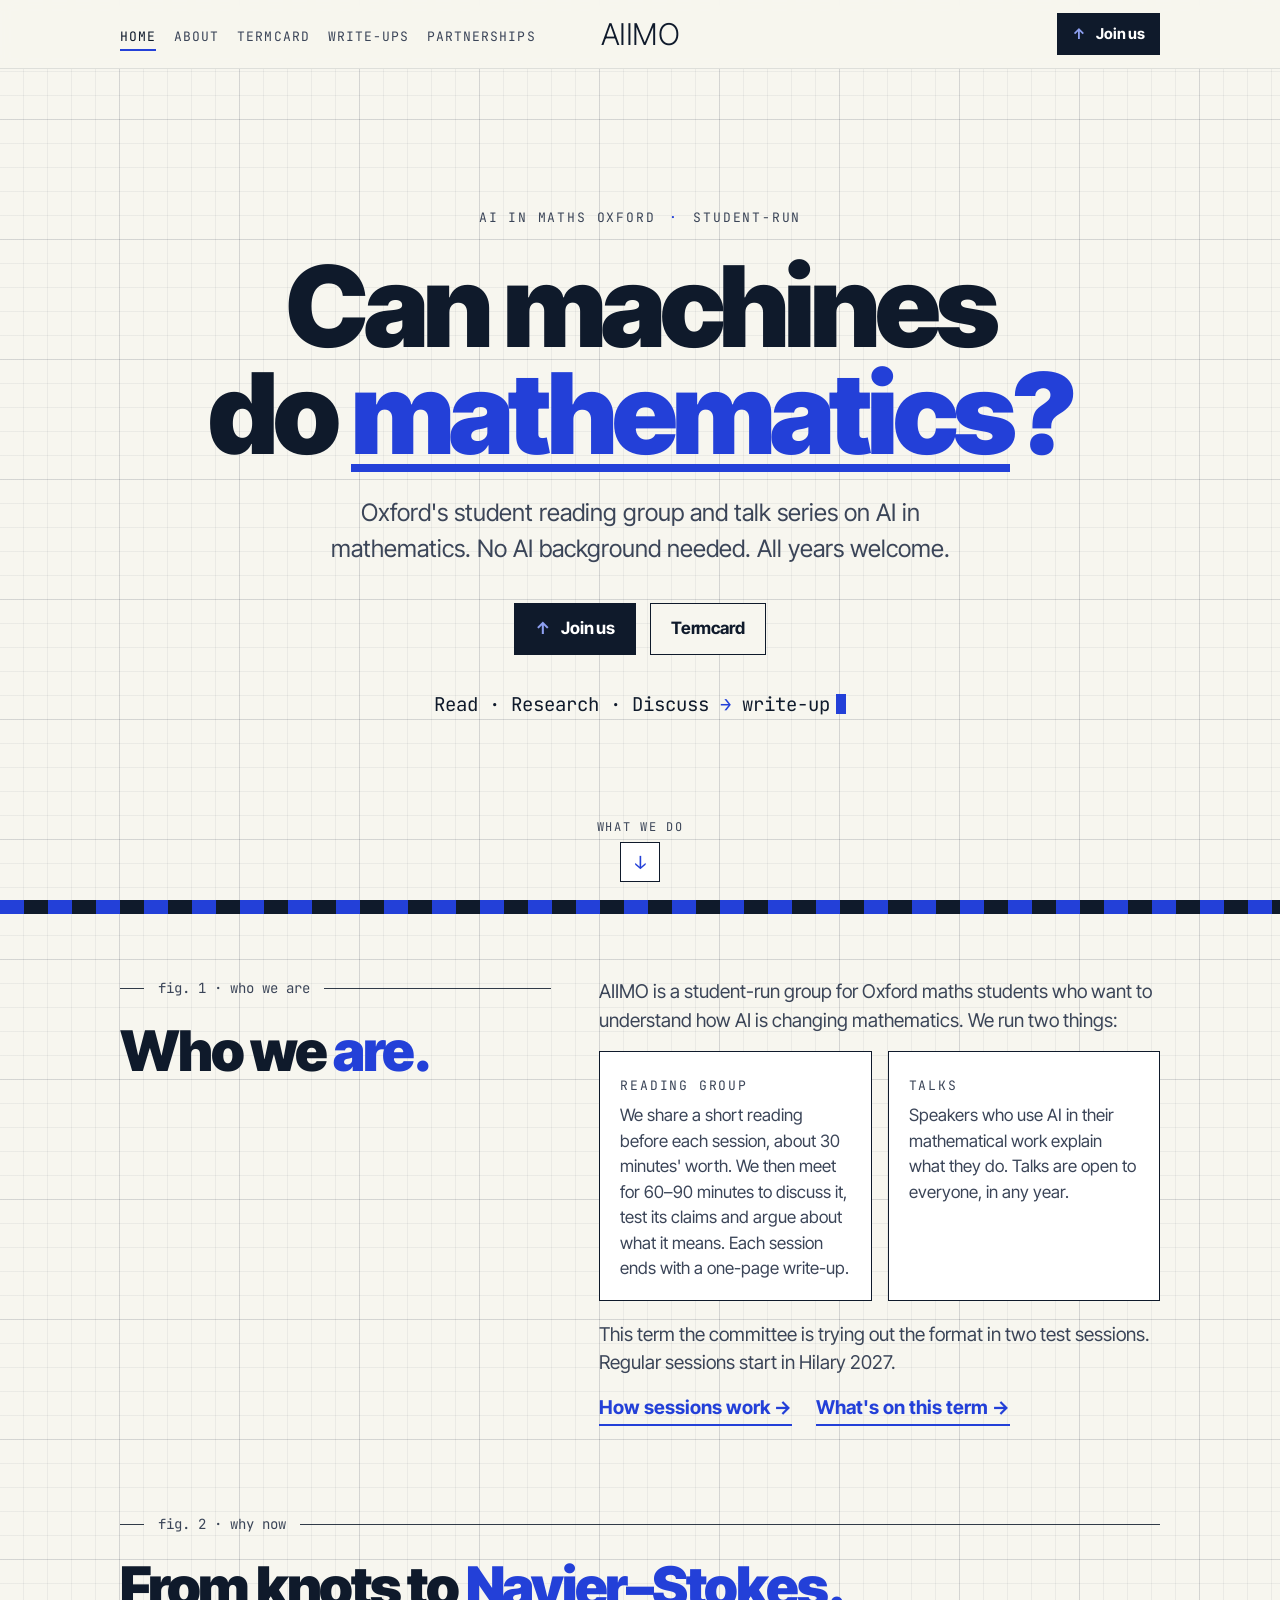
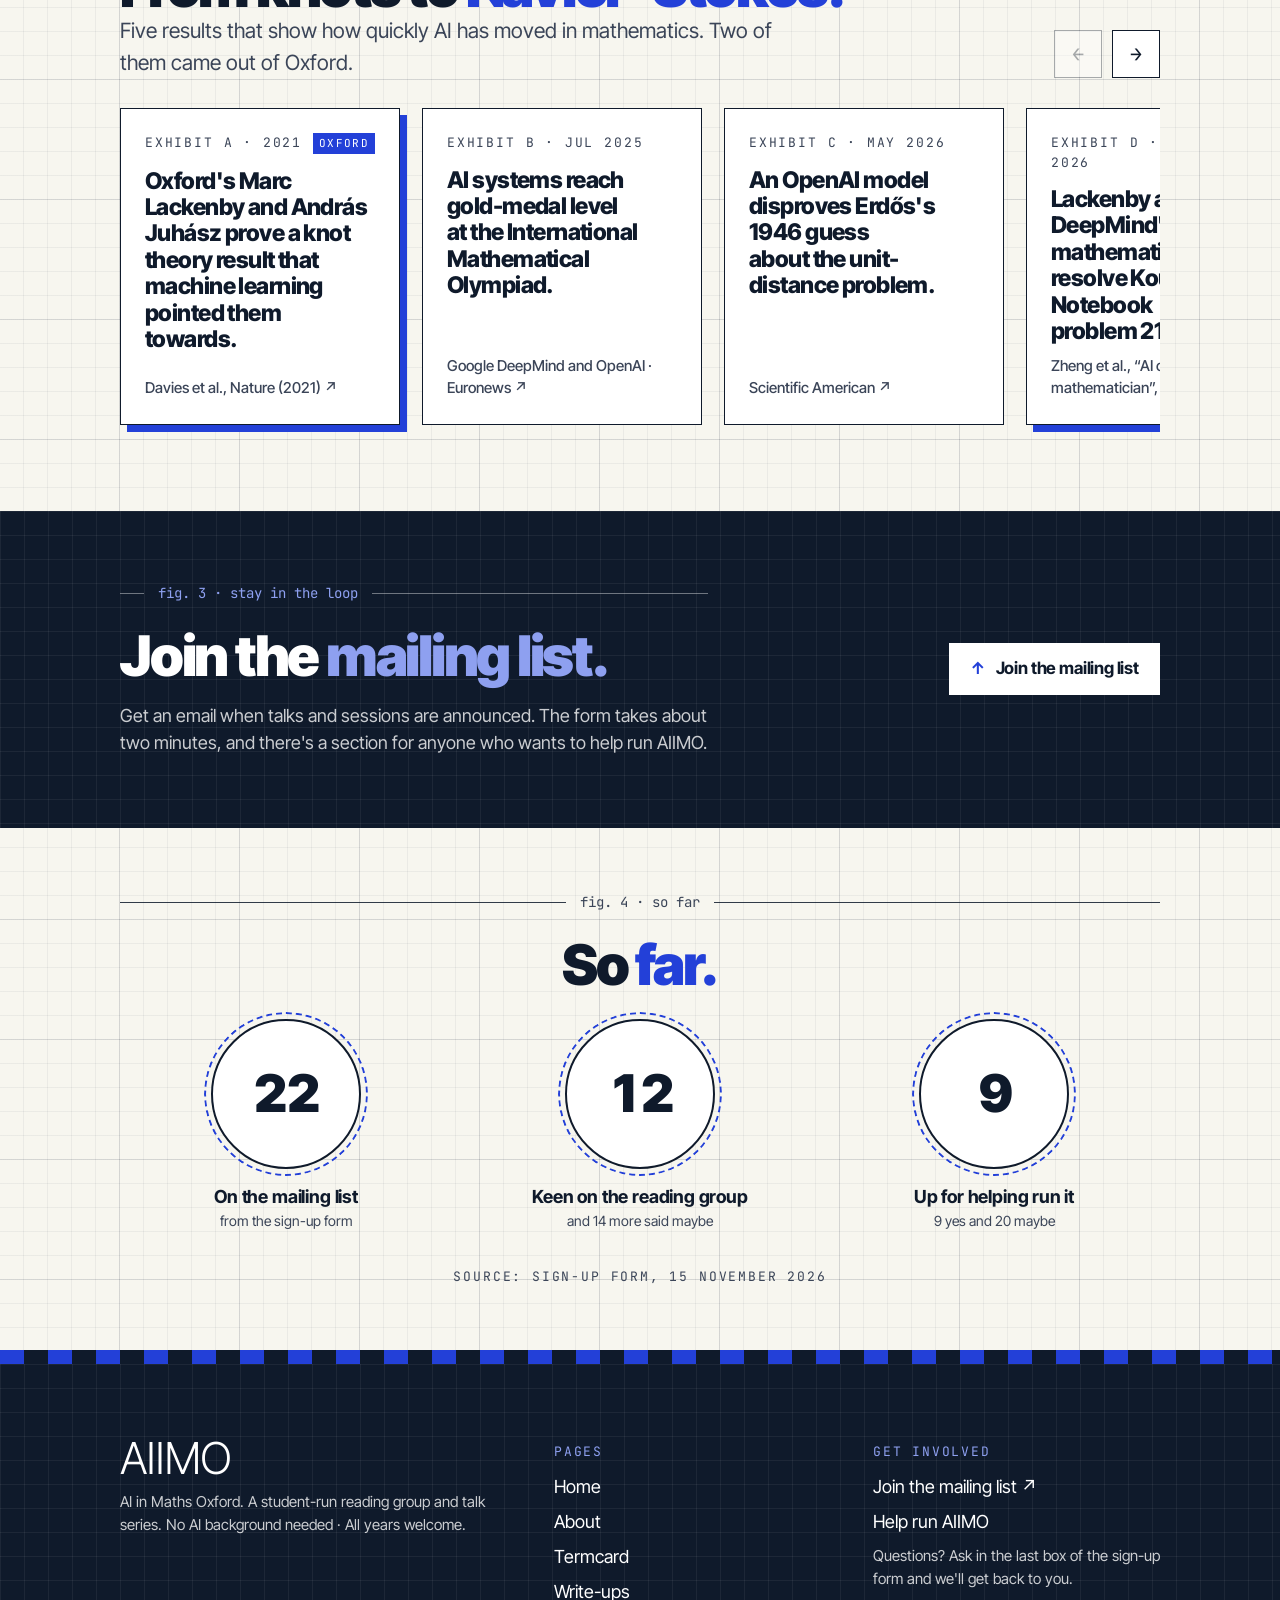
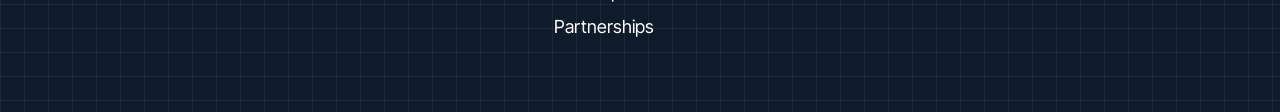
==== commit cb8297a3: "Icons: full AIIMO wordmark Co-Authored-By: Claude Opus 5.5 <noreply@anthropic.com>" ====
--- a/index.html
+++ b/index.html
@@ -17,9 +17,9 @@
 <meta property="og:image:height" content="630">
 <meta property="og:image:alt" content="AIIMO: Can machines do mathematics? Student-run reading group and talks.">
 <meta name="twitter:card" content="summary_large_image">
-<link rel="icon" href="favicon.svg" type="image/svg+xml">
-<link rel="icon" href="favicon-32.png" sizes="32x32" type="image/png">
-<link rel="apple-touch-icon" href="apple-touch-icon.png">
+<link rel="icon" href="favicon.svg?v=3" type="image/svg+xml">
+<link rel="icon" href="favicon-32.png?v=3" sizes="32x32" type="image/png">
+<link rel="apple-touch-icon" href="apple-touch-icon.png?v=3">
 <link rel="preconnect" href="https://fonts.googleapis.com">
 <link rel="preconnect" href="https://fonts.gstatic.com" crossorigin>
 <link rel="stylesheet" href="https://fonts.googleapis.com/css2?family=Inter+Tight:wght@300..900&family=JetBrains+Mono:wght@400;500&display=swap">
